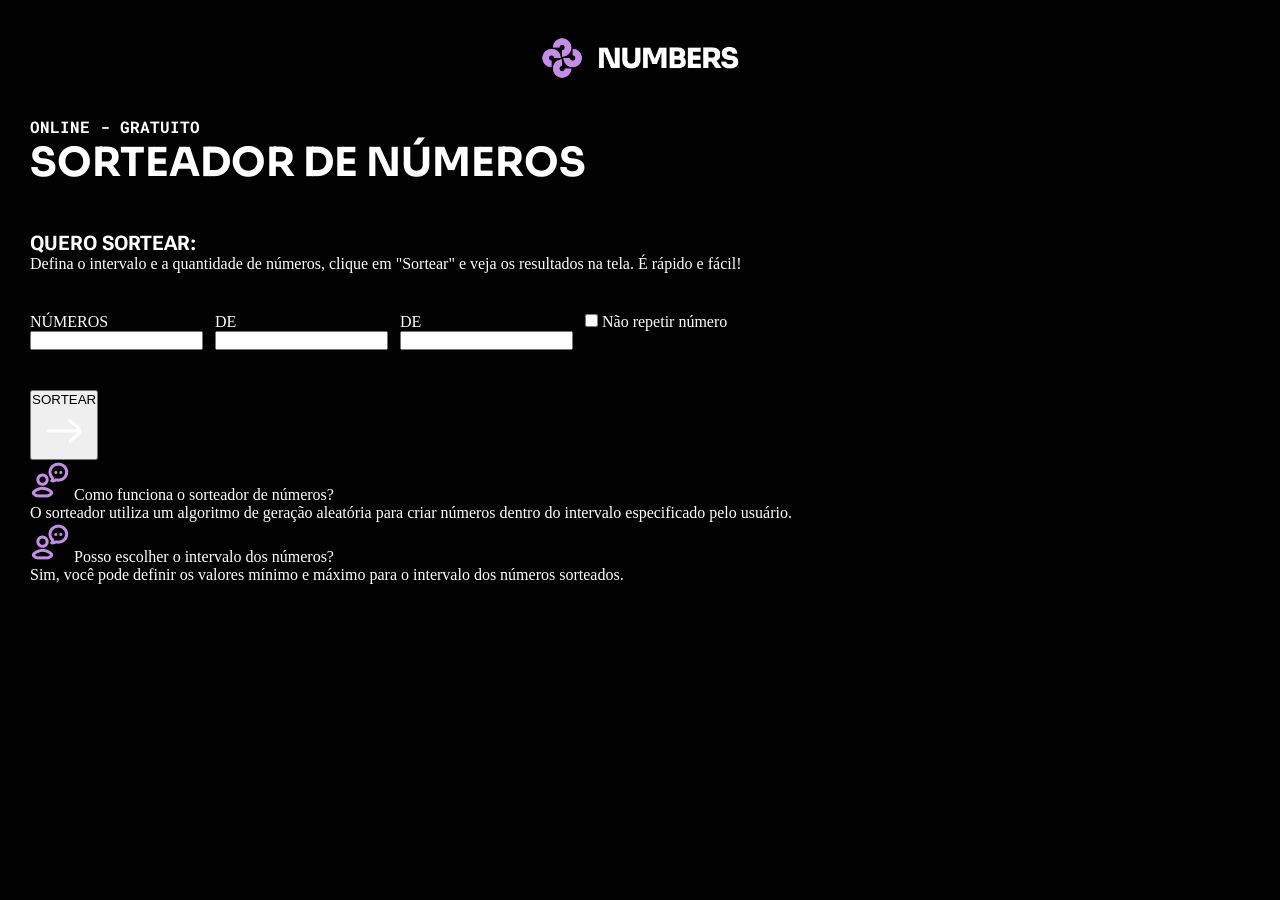
==== index.html @ 0126403d "commit inicial" ====
<!DOCTYPE html>
<html lang="pt-BR">
<head>
    <meta charset="UTF-8">
    <meta name="viewport" content="width=device-width, initial-scale=1.0">
    <title>Numbers</title>
    <link rel="preconnect" href="https://fonts.googleapis.com">
    <link rel="preconnect" href="https://fonts.gstatic.com" crossorigin>
    <link rel="preconnect" href="https://fonts.googleapis.com">
    <link rel="preconnect" href="https://fonts.gstatic.com" crossorigin>
    <link rel="preconnect" href="https://fonts.googleapis.com">
    <link rel="preconnect" href="https://fonts.gstatic.com" crossorigin>


    <link rel="stylesheet" href="style/style.css">
    <link href="https://fonts.googleapis.com/css2?family=Sora:wght@100..800&display=swap" rel="stylesheet">
    <link href="https://fonts.googleapis.com/css2?family=Roboto+Mono:ital,wght@0,100..700;1,100..700&display=swap" rel="stylesheet">
    <link href="https://fonts.googleapis.com/css2?family=Roboto+Flex:opsz,wght,XOPQ,XTRA,YOPQ,YTDE,YTFI,YTLC,YTUC@8..144,100..1000,96,468,79,-203,738,514,712&display=swap" rel="stylesheet">
</head>

<body>
    <header>
        <img src="assets/img/logo.png" alt="Logo Numbers">
    </header>
    <div class="classTitulo">
        <p class="robotoMono">
            ONLINE - GRATUITO
        </p>

        <h1 class="sora">SORTEADOR DE NÚMEROS</h1>
    </div>


    <div class="infoSorteio">
        <div class="container1">
            <h3 class="robotoFlex">QUERO SORTEAR:</h3>
            <p class="">Defina o intervalo e a quantidade de números, clique em "Sortear" e veja os resultados na tela. É rápido e fácil!</p>
        </div>
    
        <div class="classFlex">
            <div>
                <p>NÚMEROS</p>
                <input type="text">
            </div>

            <div>
                <p>DE</p>
                <input type="text">
            </div>

            <div>
                <p>DE</p>
                <input type="text">
            </div>

            <p>
                <input type="checkbox" name="repeticao" id="btnRepeticao">

                Não repetir número
            </p>

        </div>

        <div>
            <button>
                <p>SORTEAR</p>
                <img src="assets/img/arrow.png" alt="seta">
            </button>
        </div>
    
    </div>


    <div class="containerText">
        <div>
            <div class="title">
                <p>
                    <img src="assets/img/pessoa.png" alt="ícone pessoa">

                    Como funciona o sorteador de números?
                </p>
            </div>


            <p>
                O sorteador utiliza um algoritmo de geração aleatória para criar números dentro do intervalo especificado pelo usuário.
            </p>
        </div>

        <div>
            <div class="title">
                <p>
                    <img src="assets/img/pessoa.png" alt="ícone pessoa">

                    Posso escolher o intervalo dos números?                
                </p>
            </div>


            <p>
                Sim, você pode definir os valores mínimo e máximo para o intervalo dos números sorteados.            
            </p>
        </div>
    </div>
    
</body>
</html>
---- style/style.css ----
*{
    padding: 0px;
    margin: 0px;
}
body{
    background-color: #020202;

    color: #FFFFFF;
    padding: 30px;
}

header {
    height: 44px; 
    display: flex;
    justify-content: center;
    padding: 6px 0px 36px; 
}
.robotoMono{
    font-family: 'Roboto Mono', sans-serif;
    font-size: 16px;
    font-weight: bold;
    color : var{--gradient-content};
}
.sora{
    font-family: 'Sora';
    font-size: 40px;
    font-weight: extrabold;
    line-height: 130%;
}
.robotoFlex{
    font-family: 'Roboto Flex', sans-secondary;
    font-size: 20px;
}
.classTitulo{
    margin-bottom: 42px;
}

.infoSorteio{
    display: flex;
    flex-direction: column;
    gap : 40px;
}

.classFlex{
    display: flex;
    gap: 12px;
}
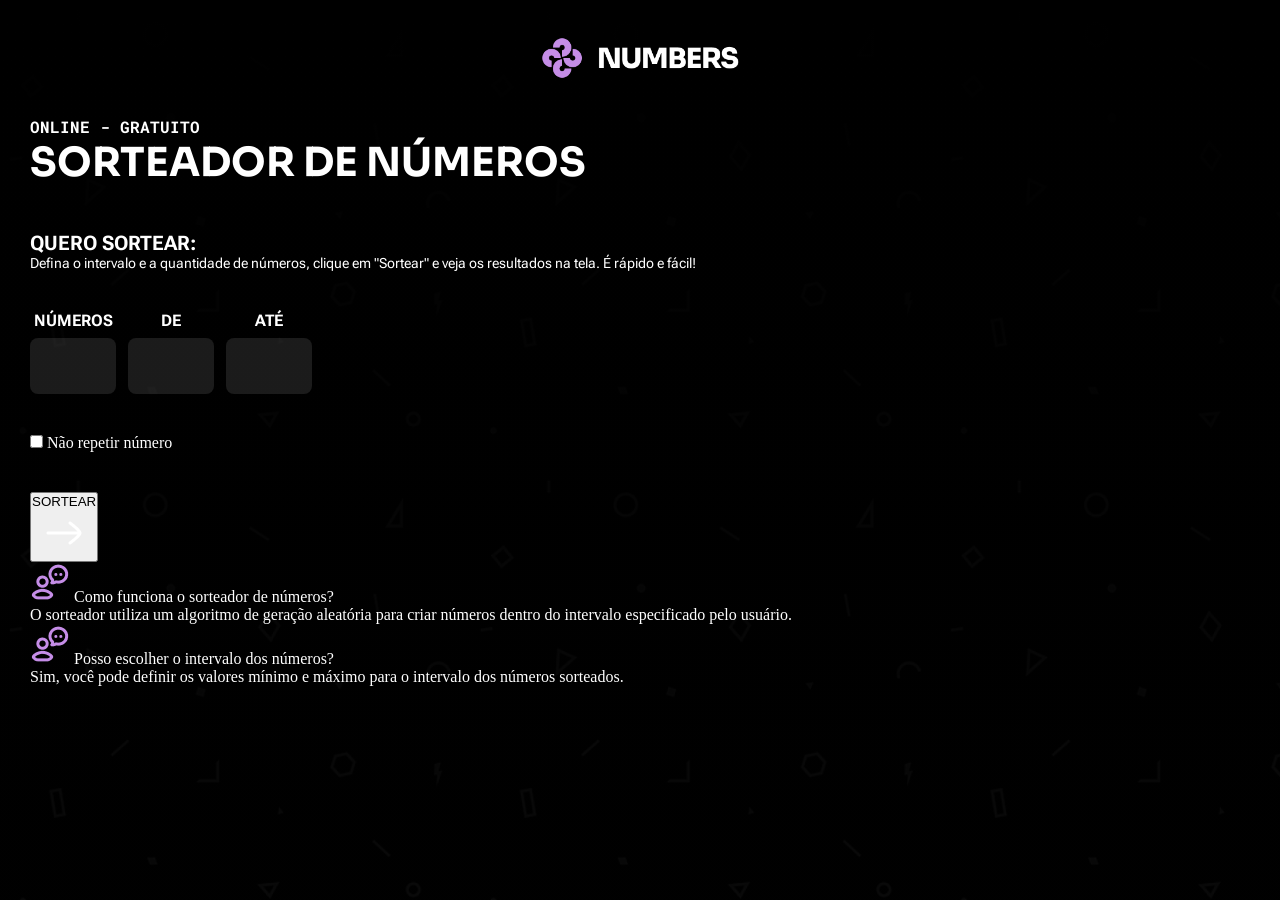
==== commit 87f81584: "adicionando estilos Co-authored-by: Copilot <copilot@github.com>" ====
--- a/index.html
+++ b/index.html
@@ -34,31 +34,33 @@
     <div class="infoSorteio">
         <div class="container1">
             <h3 class="robotoFlex">QUERO SORTEAR:</h3>
-            <p class="">Defina o intervalo e a quantidade de números, clique em "Sortear" e veja os resultados na tela. É rápido e fácil!</p>
+            <p class="paragrafo14">Defina o intervalo e a quantidade de números, clique em "Sortear" e veja os resultados na tela. É rápido e fácil!</p>
         </div>
     
         <div class="classFlex">
             <div>
                 <p>NÚMEROS</p>
-                <input type="text">
+                <input type="number">
             </div>
 
             <div>
                 <p>DE</p>
-                <input type="text">
+                <input type="number">
             </div>
 
             <div>
-                <p>DE</p>
-                <input type="text">
+                <p>ATÉ </p>
+                <input type="number">
             </div>
 
+        </div>
+
+        <div>
             <p>
                 <input type="checkbox" name="repeticao" id="btnRepeticao">
 
                 Não repetir número
             </p>
-
         </div>
 
         <div>
--- a/style/style.css
+++ b/style/style.css
@@ -4,9 +4,20 @@
 }
 body{
     background-color: #020202;
-
     color: #FFFFFF;
     padding: 30px;
+    position: relative;
+}
+body::before{
+    content: "";
+    background-image:linear-gradient(rgb(0, 0, 0), rgba(0, 0, 0, 0.8)), url("../assets/img/bg.png");
+    background-size: cover;
+    position: absolute;
+    top: 0;
+    left: 0;
+    width: 100%;
+    height: 100vh;
+    z-index: -1;
 }
 
 header {
@@ -44,4 +55,41 @@
 .classFlex{
     display: flex;
     gap: 12px;
+}
+
+.paragrafo14{
+    font-family: 'Roboto Flex', sans-secondary;
+    font-size: 14px;
+}
+
+.classFlex div p{
+    font-family: 'Roboto flex';
+    font-size: 16px;
+    font-weight: bold;
+    text-align: center;
+    margin-bottom: 8px;
+}
+
+.classFlex div input{
+    border: none;
+    height: 56px;
+    width: 86px;
+    border-radius: 8px;
+    background: #ffffff1b;
+    font-family: 'Sora', sans-serif;
+    font-size: 32px;
+    font-weight: bold;
+    color: var(--content-primary);
+    text-align: center;
+}
+
+/* Ocultar setas do spinner em inputs number */
+input[type=number]::-webkit-inner-spin-button, 
+input[type=number]::-webkit-outer-spin-button { 
+    -webkit-appearance: none; 
+    margin: 0; 
+}
+
+input[type=number] {
+    -moz-appearance: textfield;
 }
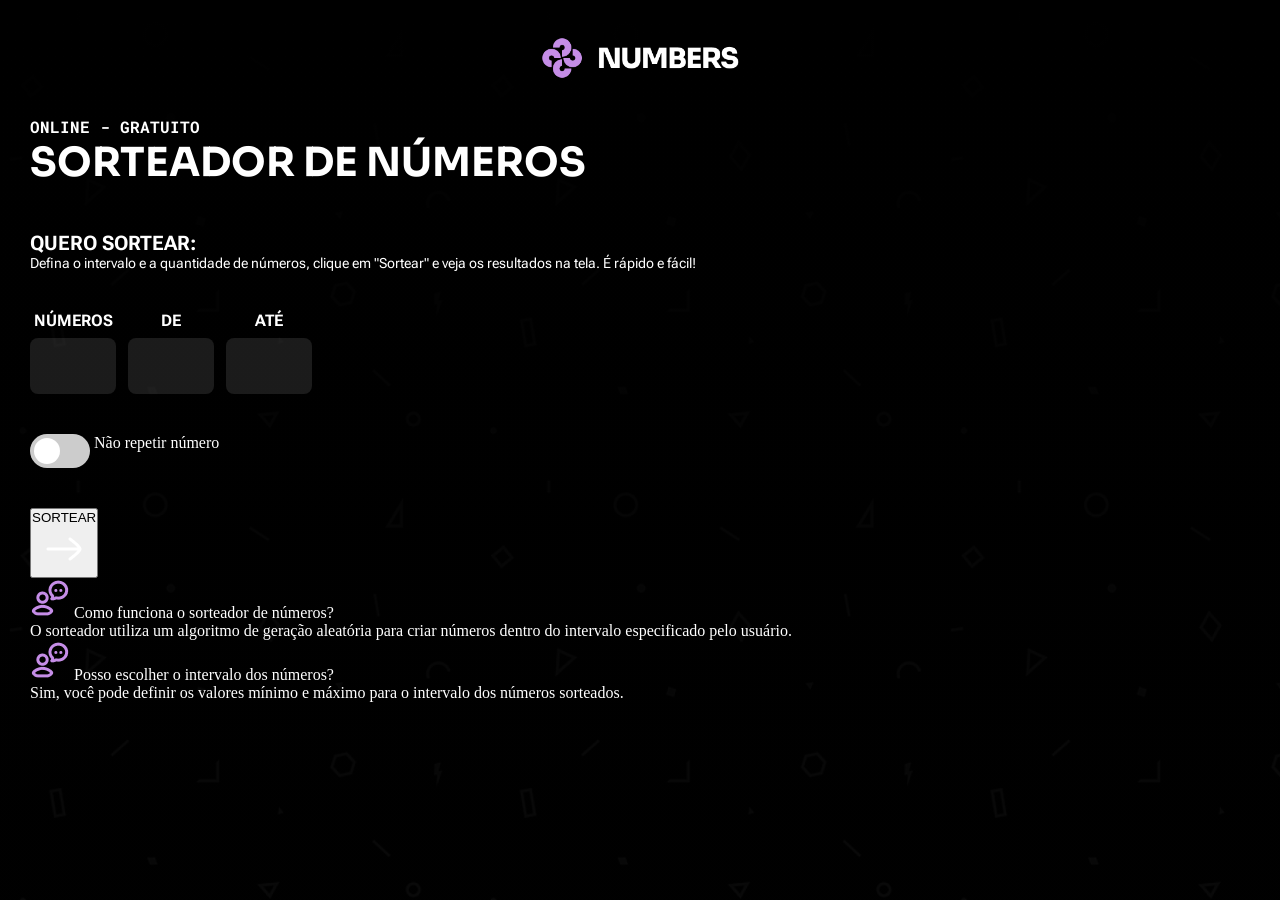
==== commit 51186f0a: "avançando na estilização" ====
--- a/index.html
+++ b/index.html
@@ -57,8 +57,13 @@
 
         <div>
             <p>
-                <input type="checkbox" name="repeticao" id="btnRepeticao">
 
+
+                <label class="toggle-switch">
+                    <input type="checkbox" name="repeticao" id="btnRepeticao">
+                    <span class="slider"></span>
+                </label>
+                
                 Não repetir número
             </p>
         </div>
--- a/style/style.css
+++ b/style/style.css
@@ -1,3 +1,6 @@
+@import url('variaveis.css');
+@import url('botoes.css');
+
 *{
     padding: 0px;
     margin: 0px;
@@ -92,4 +95,4 @@
 
 input[type=number] {
     -moz-appearance: textfield;
-}+}
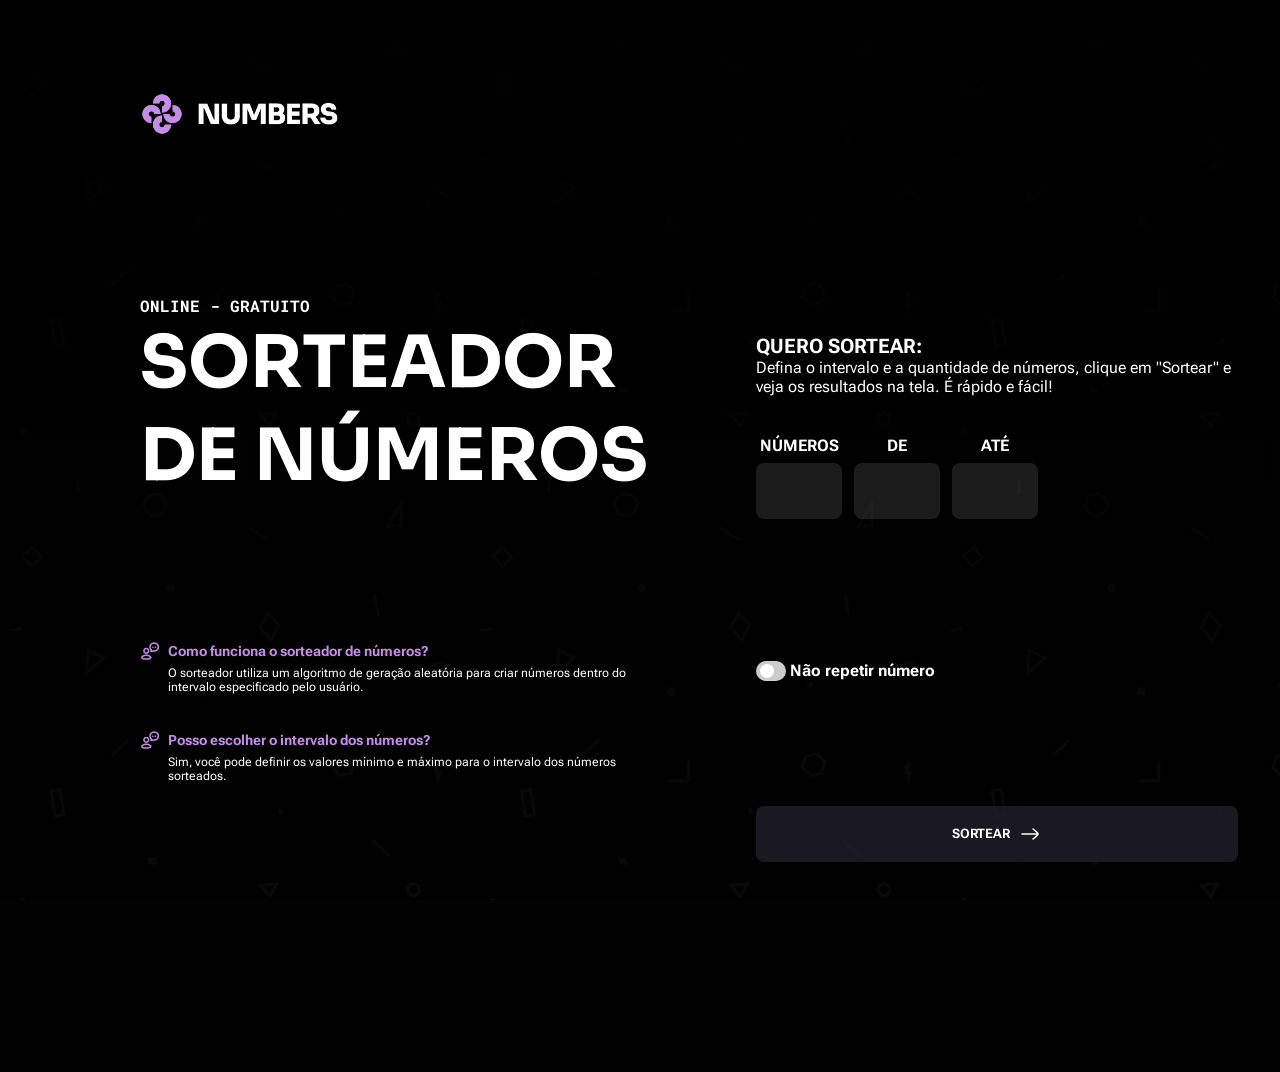
==== commit 74e432ff: "ajustando layout Co-authored-by: Copilot <copilot@github.com>" ====
--- a/index.html
+++ b/index.html
@@ -19,10 +19,10 @@
 </head>
 
 <body>
-    <header>
+    <header class="header">
         <img src="assets/img/logo.png" alt="Logo Numbers">
     </header>
-    <div class="classTitulo">
+    <div class="grid1 classTitulo">
         <p class="robotoMono">
             ONLINE - GRATUITO
         </p>
@@ -30,14 +30,21 @@
         <h1 class="sora">SORTEADOR DE NÚMEROS</h1>
     </div>
 
+    <div class="grid5 classFlexCenter" >
+        <button class=" classFlex btnSortear robotoFlex">
+            <p>SORTEAR</p>
+            <img src="assets/img/arrow.png" alt="seta">
+        </button>
+    </div>
 
-    <div class="infoSorteio">
+
+    <div class=" grid3 infoSorteio">
         <div class="container1">
-            <h3 class="robotoFlex">QUERO SORTEAR:</h3>
+            <h3 class="robotoFlex size20">QUERO SORTEAR:</h3>
             <p class="paragrafo14">Defina o intervalo e a quantidade de números, clique em "Sortear" e veja os resultados na tela. É rápido e fácil!</p>
         </div>
     
-        <div class="classFlex">
+        <div class="classFlex12">
             <div>
                 <p>NÚMEROS</p>
                 <input type="number">
@@ -54,60 +61,52 @@
             </div>
 
         </div>
-
-        <div>
-            <p>
-
-
-                <label class="toggle-switch">
-                    <input type="checkbox" name="repeticao" id="btnRepeticao">
-                    <span class="slider"></span>
-                </label>
-                
-                Não repetir número
-            </p>
-        </div>
-
-        <div>
-            <button>
-                <p>SORTEAR</p>
-                <img src="assets/img/arrow.png" alt="seta">
-            </button>
-        </div>
-    
     </div>
 
 
-    <div class="containerText">
-        <div>
-            <div class="title">
-                <p>
-                    <img src="assets/img/pessoa.png" alt="ícone pessoa">
+    <div class=" grid4 flexGap8 top20">
+            <p class="robotoFlex12">
+            <label class="toggle-switch">
+                <input type="checkbox" name="repeticao" id="btnRepeticao">
+                <span class="slider"></span>
+            </label>
+                
+            Não repetir número
+        </p>
+    </div>
 
-                    Como funciona o sorteador de números?
+    <div class="grid2 containerText robotoFlex">
+        <div class="classFlex gap8 bottom36">
+            <img src="assets/img/pessoa.png" alt="ícone pessoa">
+
+            <div class="displayFlex">
+                <div class="title">
+                    <p>
+                        Como funciona o sorteador de números?
+                    </p>
+                </div>
+                <p class="descricao">
+                    O sorteador utiliza um algoritmo de geração aleatória para criar números dentro do intervalo especificado pelo usuário.
                 </p>
             </div>
+        </div>
+
+        <div class="classFlex gap8 ">
+            <img src="assets/img/pessoa.png" alt="ícone pessoa">
+
+            <div class="displayFlex">
+                <div class="title">
+                    <p>
+                        Posso escolher o intervalo dos números? 
+                    </p>
+                </div>
+                <p class="descricao">
+                    Sim, você pode definir os valores mínimo e máximo para o intervalo dos números sorteados.
+                </p>
+            </div>
+        </div>
 
 
-            <p>
-                O sorteador utiliza um algoritmo de geração aleatória para criar números dentro do intervalo especificado pelo usuário.
-            </p>
-        </div>
-
-        <div>
-            <div class="title">
-                <p>
-                    <img src="assets/img/pessoa.png" alt="ícone pessoa">
-
-                    Posso escolher o intervalo dos números?                
-                </p>
-            </div>
-
-
-            <p>
-                Sim, você pode definir os valores mínimo e máximo para o intervalo dos números sorteados.            
-            </p>
-        </div>
     </div>
     
 </body>
--- a/style/style.css
+++ b/style/style.css
@@ -14,12 +14,14 @@
 body::before{
     content: "";
     background-image:linear-gradient(rgb(0, 0, 0), rgba(0, 0, 0, 0.8)), url("../assets/img/bg.png");
+    background-repeat: no-repeat;
+    background-attachment: fixed;
     background-size: cover;
     position: absolute;
     top: 0;
     left: 0;
+    height: 100%;
     width: 100%;
-    height: 100vh;
     z-index: -1;
 }
 
@@ -43,7 +45,14 @@
 }
 .robotoFlex{
     font-family: 'Roboto Flex', sans-secondary;
+}
+
+.size20{
     font-size: 20px;
+}
+
+.gap8{
+    gap: 8px;
 }
 .classTitulo{
     margin-bottom: 42px;
@@ -51,21 +60,32 @@
 
 .infoSorteio{
     display: flex;
-    flex-direction: column;
-    gap : 40px;
+    flex-direction: column; 
 }
 
 .classFlex{
     display: flex;
+}
+
+.classFlex12{
+    display: flex;
     gap: 12px;
 }
+.classFlexCenter{
+    display: flex;
+    justify-content: center;
+}
+
+.container1{
+    margin-bottom:40px;
+}
 
 .paragrafo14{
-    font-family: 'Roboto Flex', sans-secondary;
+    font-family: 'Roboto Flex', sans-serif;
     font-size: 14px;
 }
 
-.classFlex div p{
+.classFlex12 div p{
     font-family: 'Roboto flex';
     font-size: 16px;
     font-weight: bold;
@@ -73,7 +93,7 @@
     margin-bottom: 8px;
 }
 
-.classFlex div input{
+.classFlex12 div input{
     border: none;
     height: 56px;
     width: 86px;
@@ -86,13 +106,118 @@
     text-align: center;
 }
 
-/* Ocultar setas do spinner em inputs number */
-input[type=number]::-webkit-inner-spin-button, 
-input[type=number]::-webkit-outer-spin-button { 
-    -webkit-appearance: none; 
-    margin: 0; 
-}
-
-input[type=number] {
-    -moz-appearance: textfield;
-}
+.robotoFlex12{
+    font-family: 'Roboto flex', sans-serif;
+    font-weight: bold;
+}
+
+.top20{
+    margin-top: 20px;
+}
+
+.contentCenter{
+    display: flex;
+    align-items: center;
+}
+
+.containerText{
+    margin-top: 50px;
+    font-size: 12px;
+
+    img{
+        height: 20px;
+    }
+    .title{
+        color: var(--content-brand);
+        font-size: 14px;
+        font-weight: bold;
+        margin-bottom: 4px;
+        line-height: 150%;
+    }
+}
+
+
+.bottom36{
+    margin-bottom:36px;
+}
+
+
+
+
+@media screen and (min-width: 1280px) {
+
+    body{
+        padding: 86px 140px;
+
+
+        display: grid;
+        height: 100vh;
+        grid-template-columns: 1fr 1fr;
+        
+
+        grid-template-areas: 
+        "header header"
+        "grid1 grid3"
+        "grid2 grid4"
+        "grid2 grid5";
+    }
+
+    .header { grid-area: header; }
+    .grid1 { grid-area: grid1; }
+    .grid2 { grid-area: grid2; }
+    .grid3 { grid-area: grid3; }
+    .grid4 { grid-area: grid4; }
+    .grid5 { grid-area: grid5; }
+
+
+    header{
+        justify-content: left;
+    }
+
+    .sora{
+        font-size: 72px;
+        width:508px;
+
+    }
+    .container1{
+        padding-top: 39px;
+        margin-left: 108px;
+    }
+    .paragrafo14{
+        font-size: 16px;
+        width: 482px;
+    }
+    .classFlex12{
+        margin-left: 108px;
+    }
+
+    .grid2{
+        height: 100px;
+    }
+
+    .grid4{
+        margin-left: 108px;
+    }
+    .grid5{
+        width: 482px;
+        margin-left: 108px;
+    }
+
+    .containerText{
+        margin-top: 0px;
+    }
+
+    .btnSortear{
+        height: 56px;
+        width: 482px;
+    }
+
+    .classTitulo{
+        margin-bottom: 0px;
+    }   
+
+    .btnSortear{
+        margin-bottom: 0px;
+    }
+
+}
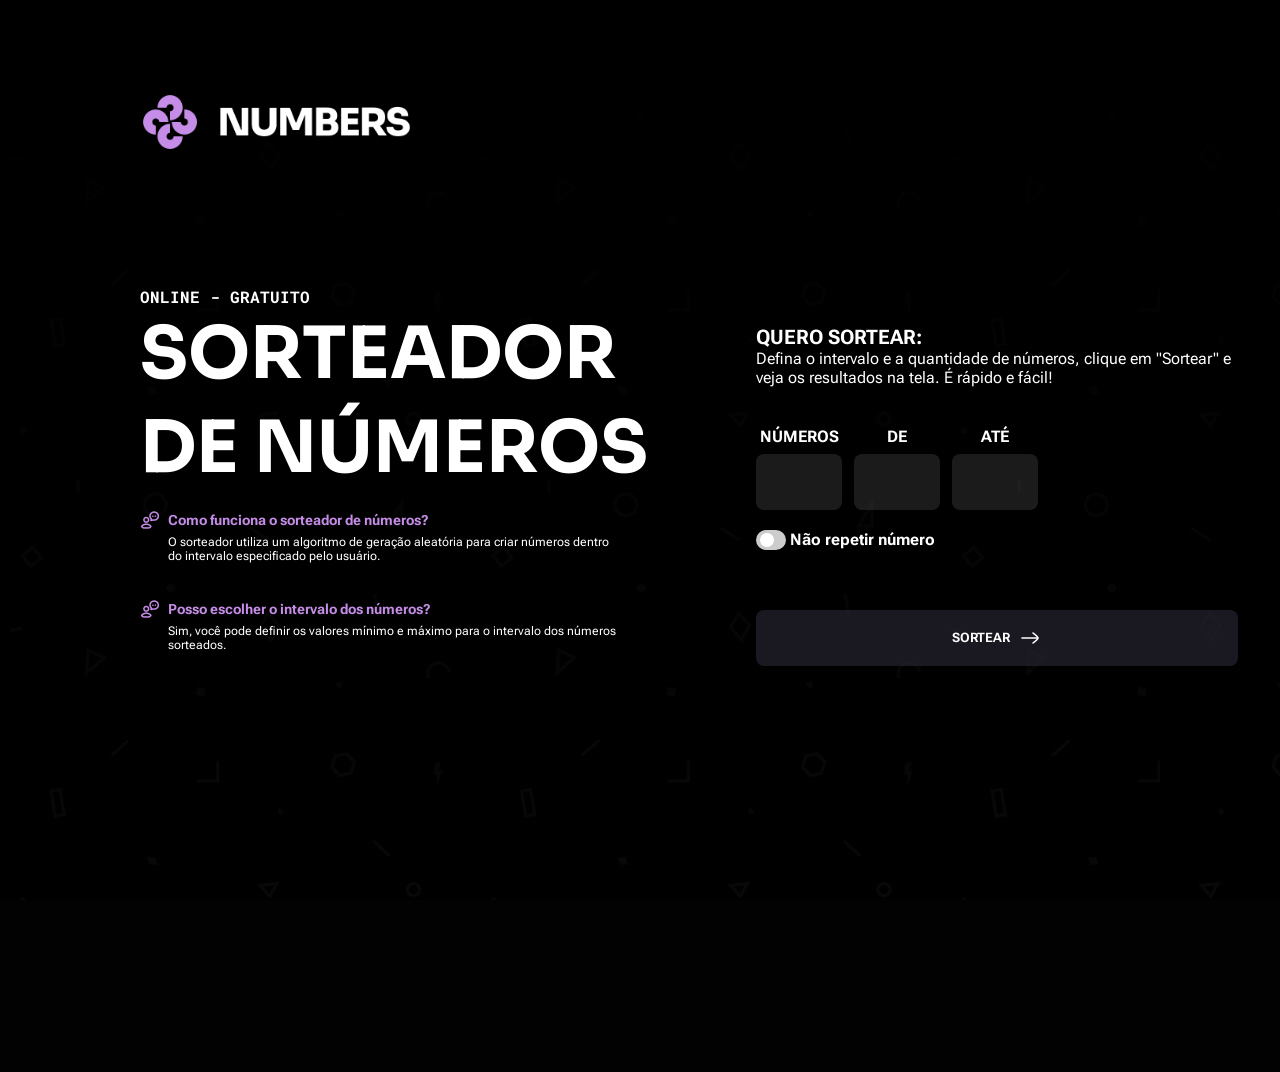
==== commit 16514907: "finalizando primeiro layout" ====
--- a/index.html
+++ b/index.html
@@ -76,7 +76,7 @@
     </div>
 
     <div class="grid2 containerText robotoFlex">
-        <div class="classFlex gap8 bottom36">
+        <div class="classFlex gap8 bottom36 width482">
             <img src="assets/img/pessoa.png" alt="ícone pessoa">
 
             <div class="displayFlex">
--- a/style/style.css
+++ b/style/style.css
@@ -105,6 +105,9 @@
     color: var(--content-primary);
     text-align: center;
 }
+.btnSortear{
+    cursor: pointer;
+}
 
 .robotoFlex12{
     font-family: 'Roboto flex', sans-serif;
@@ -147,13 +150,14 @@
 @media screen and (min-width: 1280px) {
 
     body{
+        overflow: hidden;
         padding: 86px 140px;
 
 
         display: grid;
         height: 100vh;
         grid-template-columns: 1fr 1fr;
-        
+        grid-template-rows: 200px 224px 100px 100px;
 
         grid-template-areas: 
         "header header"
@@ -172,6 +176,10 @@
 
     header{
         justify-content: left;
+
+        img{
+            height:60px;
+        }
     }
 
     .sora{
@@ -214,10 +222,15 @@
 
     .classTitulo{
         margin-bottom: 0px;
+        height: 200px;
     }   
 
     .btnSortear{
         margin-bottom: 0px;
     }
 
+    .width482{
+        width: 482px;
+    }
+
 }
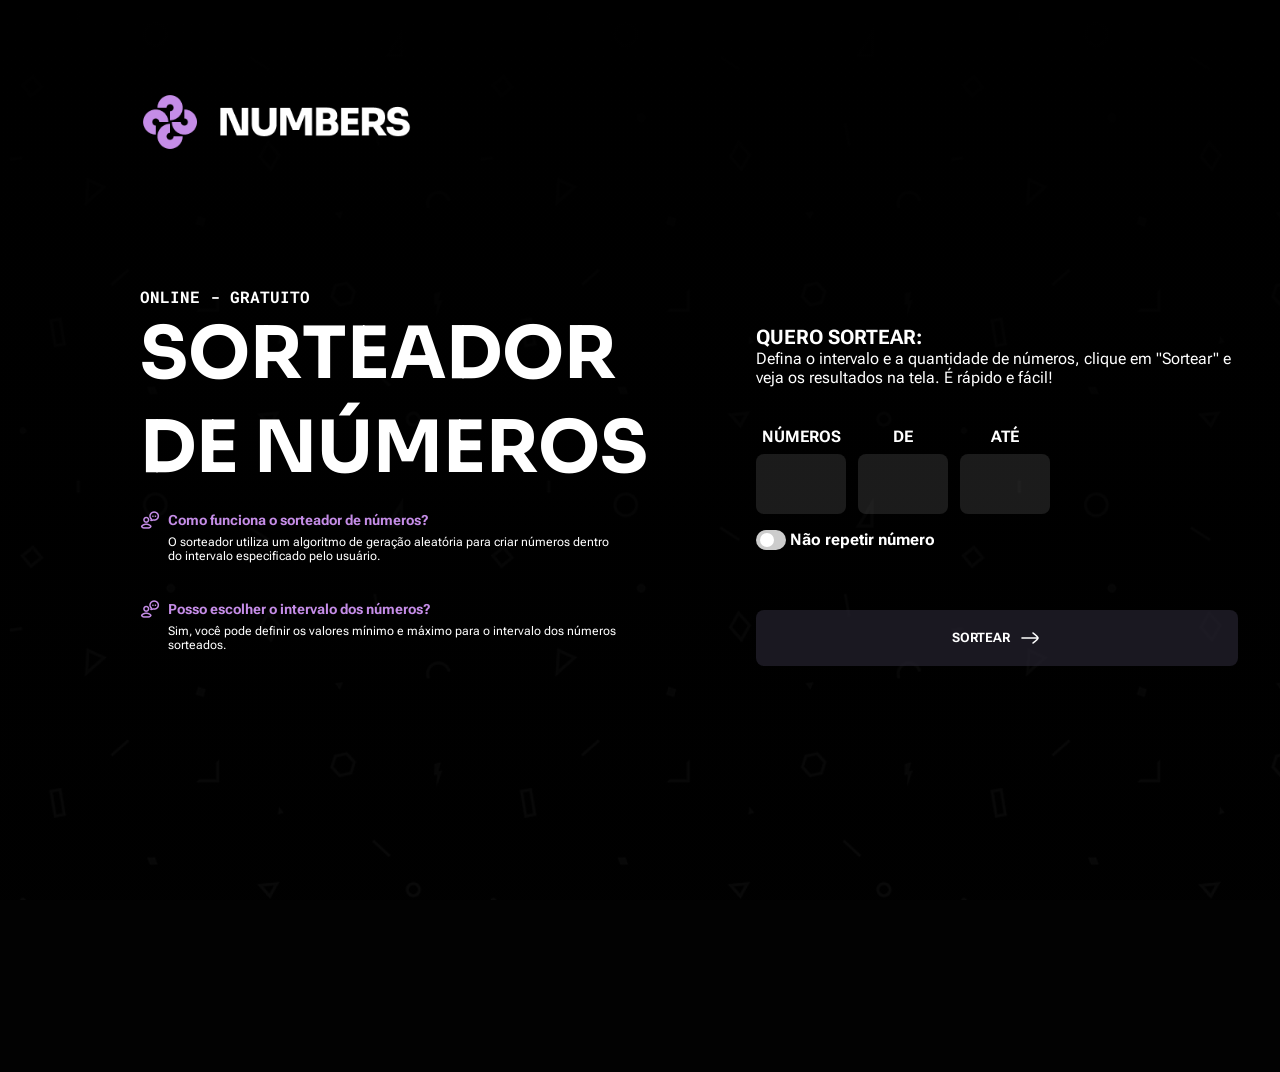
==== commit 50ebd497: "iniciando estilos de interatividade" ====
--- a/index.html
+++ b/index.html
@@ -31,33 +31,35 @@
     </div>
 
     <div class="grid5 classFlexCenter" >
-        <button class=" classFlex btnSortear robotoFlex">
-            <p>SORTEAR</p>
-            <img src="assets/img/arrow.png" alt="seta">
-        </button>
+        <a href="#" onclick="sortear(); return false;">
+            <button class=" classFlex btnSortear robotoFlex">
+                <p>SORTEAR</p>
+                <img src="assets/img/arrow.png" alt="seta">
+            </button>
+        </a>
     </div>
 
 
     <div class=" grid3 infoSorteio">
         <div class="container1">
-            <h3 class="robotoFlex size20">QUERO SORTEAR:</h3>
+            <h3 class="robotoFlex size20 ">QUERO SORTEAR:</h3>
             <p class="paragrafo14">Defina o intervalo e a quantidade de números, clique em "Sortear" e veja os resultados na tela. É rápido e fácil!</p>
         </div>
     
         <div class="classFlex12">
-            <div>
+            <div class="hoverStyle">
                 <p>NÚMEROS</p>
-                <input type="number">
+                <input type="number" id="qntNumero">
             </div>
 
-            <div>
+            <div class="hoverStyle">
                 <p>DE</p>
-                <input type="number">
+                <input type="number" id="inicioNumero">
             </div>
 
-            <div>
+            <div class="hoverStyle">
                 <p>ATÉ </p>
-                <input type="number">
+                <input type="number" id="finalNumero">
             </div>
 
         </div>
@@ -108,6 +110,8 @@
 
 
     </div>
+
+    <script src="script.js"></script>
     
 </body>
 </html>
--- a/style/style.css
+++ b/style/style.css
@@ -1,5 +1,6 @@
 @import url('variaveis.css');
 @import url('botoes.css');
+@import url('resultado.css');
 
 *{
     padding: 0px;
@@ -104,14 +105,26 @@
     font-weight: bold;
     color: var(--content-primary);
     text-align: center;
-}
-.btnSortear{
-    cursor: pointer;
-}
+    border: 2px solid transparent;
+}
+
 
 .robotoFlex12{
     font-family: 'Roboto flex', sans-serif;
     font-weight: bold;
+}
+
+.hoverStyle:hover{
+    p{
+        color: var(--content-brand);
+    }
+    input{
+        border:2px solid var(--content-brand);
+    }
+}
+
+.hoverStyle input:focus{
+        border:2px solid var(--content-brand);
 }
 
 .top20{
@@ -138,12 +151,42 @@
         line-height: 150%;
     }
 }
+.containerTextResult{
+    margin-top: 30px;
+    font-size: 12px;
+
+    img{
+        height: 20px;
+    }
+    .title{
+        color: var(--content-brand);
+        font-size: 14px;
+        font-weight: bold;
+        margin-bottom: 4px;
+        line-height: 150%;
+    }
+}
 
 
 .bottom36{
     margin-bottom:36px;
 }
 
+a{
+    text-decoration: none;
+
+    font-family: 'Roboto flex';
+    font-size: 16px;
+    font-weight: bold;
+    text-align: center;
+    margin-bottom: 8px;
+    color: #ffffff;
+}
+
+
+.txtCenter{
+    text-align: center;
+}
 
 
 
@@ -191,6 +234,9 @@
         padding-top: 39px;
         margin-left: 108px;
     }
+    h3{
+        width: 482px;
+    }
     .paragrafo14{
         font-size: 16px;
         width: 482px;
@@ -218,6 +264,7 @@
     .btnSortear{
         height: 56px;
         width: 482px;
+        margin-bottom: 0px;
     }
 
     .classTitulo{
